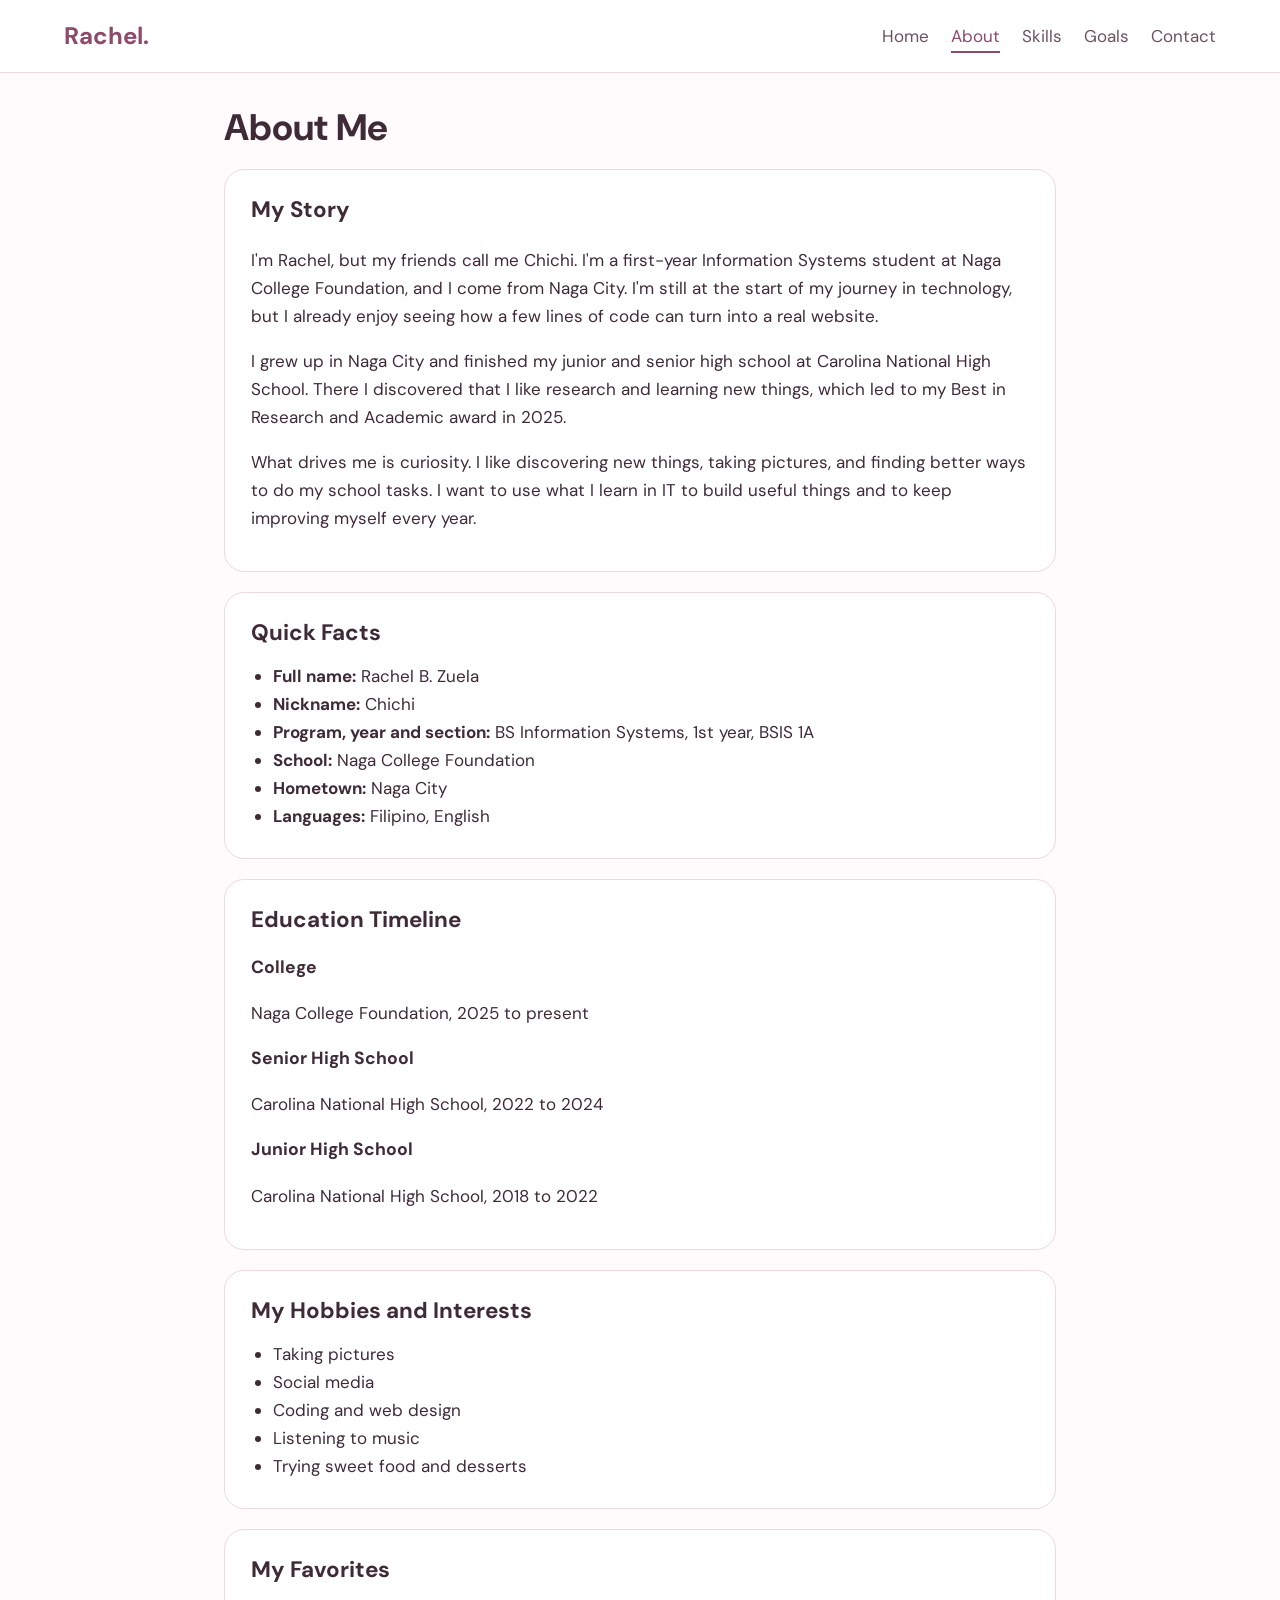
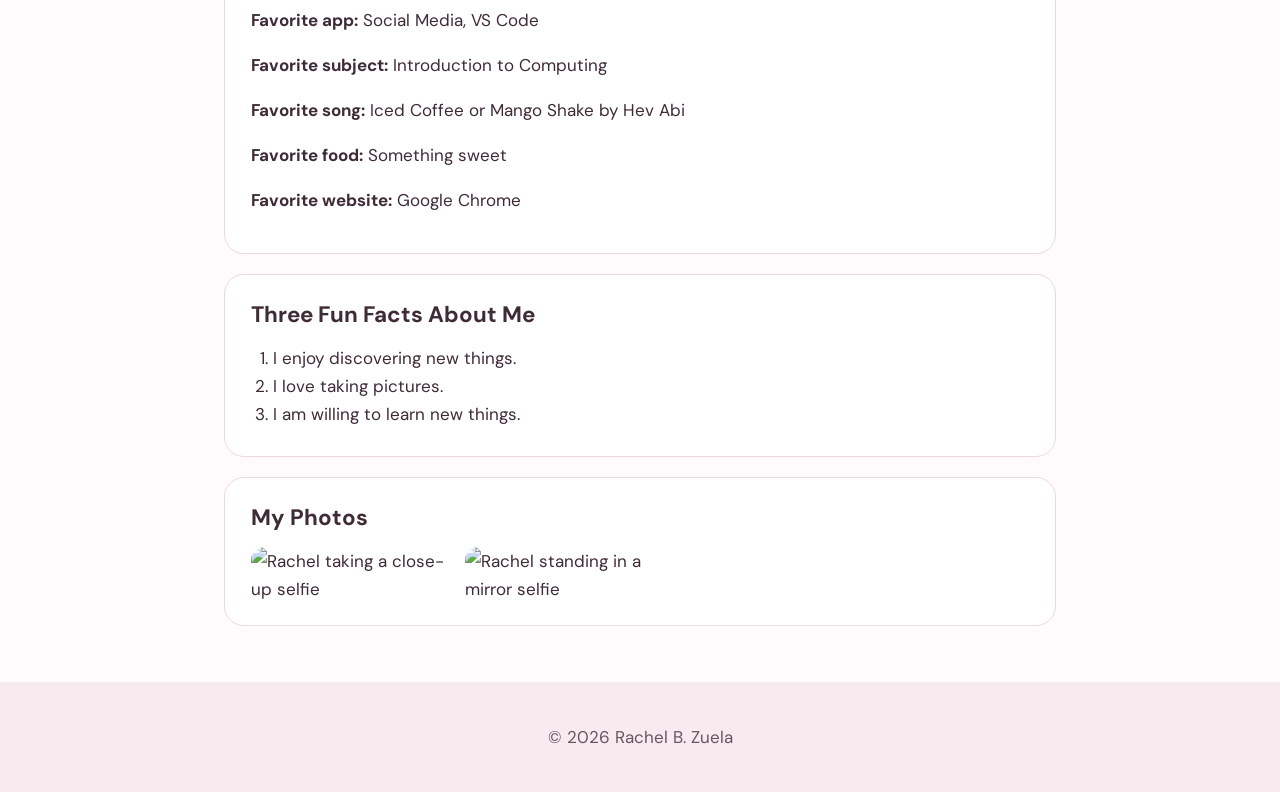
==== about.html @ 18209682 "Add files via upload" ====
<!DOCTYPE html>
<html lang="en">
<head>
<meta charset="UTF-8">
<meta name="viewport" content="width=device-width, initial-scale=1">
<title>About | Rachel B. Zuela</title>
<link rel="preconnect" href="https://fonts.googleapis.com">
<link href="https://fonts.googleapis.com/css2?family=DM+Sans:wght@400;500;700&display=swap" rel="stylesheet">
<link rel="stylesheet" href="style.css">
</head>
<body>
<header>
<a class="logo" href="index.html">Rachel.</a>
<nav><ul>
<li><a href="index.html">Home</a></li>
<li><a href="about.html" aria-current="page">About</a></li>
<li><a href="skills.html">Skills</a></li>
<li><a href="goals.html">Goals</a></li>
<li><a href="contact.html">Contact</a></li>
</ul></nav>
</header>
<main>
<h1>About Me</h1>
<section class="card"><h2>My Story</h2>
<!-- TODO: rewrite this in your own words (150 to 250 words) -->
<p>I'm Rachel, but my friends call me Chichi. I'm a first-year Information Systems student at Naga College Foundation, and I come from Naga City. I'm still at the start of my journey in technology, but I already enjoy seeing how a few lines of code can turn into a real website.</p>
<p>I grew up in Naga City and finished my junior and senior high school at Carolina National High School. There I discovered that I like research and learning new things, which led to my Best in Research and Academic award in 2025.</p>
<p>What drives me is curiosity. I like discovering new things, taking pictures, and finding better ways to do my school tasks. I want to use what I learn in IT to build useful things and to keep improving myself every year.</p>
</section>
<section class="card"><h2>Quick Facts</h2>
<ul>
<li><strong>Full name:</strong> Rachel B. Zuela</li>
<li><strong>Nickname:</strong> Chichi</li>
<li><strong>Program, year and section:</strong> BS Information Systems, 1st year, BSIS 1A</li>
<li><strong>School:</strong> Naga College Foundation</li>
<li><strong>Hometown:</strong> Naga City</li>
<li><strong>Languages:</strong> Filipino, English <!-- TODO: add Bikol if you speak it --></li>
</ul></section>
<section class="card"><h2>Education Timeline</h2>
<h3>College</h3><p>Naga College Foundation, 2025 to present</p>
<h3>Senior High School</h3><p>Carolina National High School, 2022 to 2024</p>
<h3>Junior High School</h3><p>Carolina National High School, 2018 to 2022</p>
</section>
<section class="card"><h2>My Hobbies and Interests</h2>
<!-- TODO: edit to your real hobbies -->
<ul><li>Taking pictures</li><li>Social media</li><li>Coding and web design</li><li>Listening to music</li><li>Trying sweet food and desserts</li></ul>
</section>
<section class="card"><h2>My Favorites</h2>
<p><strong>Favorite app:</strong> Social Media, VS Code</p>
<p><strong>Favorite subject:</strong> Introduction to Computing</p>
<p><strong>Favorite song:</strong> Iced Coffee or Mango Shake by Hev Abi</p>
<p><strong>Favorite food:</strong> Something sweet</p>
<p><strong>Favorite website:</strong> Google Chrome <!-- TODO: a website, e.g. YouTube --></p>
</section>
<section class="card"><h2>Three Fun Facts About Me</h2>
<ol><li>I enjoy discovering new things.</li><li>I love taking pictures.</li><li>I am willing to learn new things.</li></ol>
</section>
<section class="card"><h2>My Photos</h2>
<div class="photos">
<img src="images/photo1.jpg" alt="Rachel taking a close-up selfie">
<img src="images/photo2.jpg" alt="Rachel standing in a mirror selfie">
</div></section>
</main>
<footer><p>&copy; 2026 Rachel B. Zuela</p></footer>
</body>
</html>
---- style.css ----
:root{--bg:#fffafb;--ink:#3f2b36;--muted:#6b5460;--accent:#8e4a69;--accent-2:#b97493;--soft:#f8ebef;--line:#ecd9e0}
*{box-sizing:border-box}
body{margin:0;font-family:'DM Sans',Arial,sans-serif;font-size:17px;line-height:1.65;color:var(--ink);background:var(--bg)}
header{display:flex;flex-wrap:wrap;justify-content:space-between;align-items:center;gap:8px 24px;padding:16px 5%;border-bottom:1px solid var(--line);background:#fff}
.logo{font-weight:700;font-size:1.5rem;color:var(--accent);text-decoration:none}
nav ul{list-style:none;display:flex;flex-wrap:wrap;gap:6px 22px;margin:0;padding:0}
nav a{color:var(--muted);text-decoration:none;padding:4px 0}
nav a:hover,nav a[aria-current="page"]{color:var(--accent);border-bottom:2px solid var(--accent)}
main{max-width:960px;margin:0 auto;padding:32px 5% 56px}
h1{font-size:2.3rem;line-height:1.2;margin:0 0 12px}
h2{font-size:1.4rem;margin:0 0 10px}
h3{font-size:1.1rem;margin:14px 0 2px}
.accent{color:var(--accent)}
.hero{background:var(--soft);border-radius:24px;padding:32px;display:flex;flex-wrap:wrap;gap:28px;align-items:center}
.hero-text{flex:1 1 320px}
.avatar{width:260px;max-width:100%;border-radius:20px;object-fit:cover;aspect-ratio:3/4}
.btn{display:inline-block;padding:10px 22px;border-radius:999px;text-decoration:none;background:var(--accent-2);color:#fff;border:1px solid var(--accent-2);margin:4px 8px 4px 0}
.btn.alt{background:transparent;color:var(--accent)}
.btn:hover{background:var(--accent);color:#fff}
.card{background:#fff;border:1px solid var(--line);border-radius:20px;padding:22px 26px;margin-top:20px}
.grid{display:grid;grid-template-columns:repeat(3,1fr);gap:16px}
.grid .card{margin-top:20px}
ul,ol{padding-left:22px;margin:6px 0}
.skill{display:flex;flex-wrap:wrap;align-items:center;gap:6px 14px;margin:10px 0}
.skill span:first-child{flex:1 1 160px}
.bar{flex:2 1 160px;height:10px;background:var(--soft);border-radius:99px;overflow:hidden}
.bar i{display:block;height:100%;background:var(--accent)}
.badge{font-size:.9rem;color:var(--accent);min-width:100px}
.photos{display:flex;flex-wrap:wrap;gap:14px}
.photos img{width:200px;max-width:100%;border-radius:14px}
a{color:var(--accent)}
footer{text-align:center;background:var(--soft);color:var(--muted);padding:24px 5%}
@media(max-width:700px){.grid{grid-template-columns:1fr}h1{font-size:1.8rem}.hero{padding:22px}}
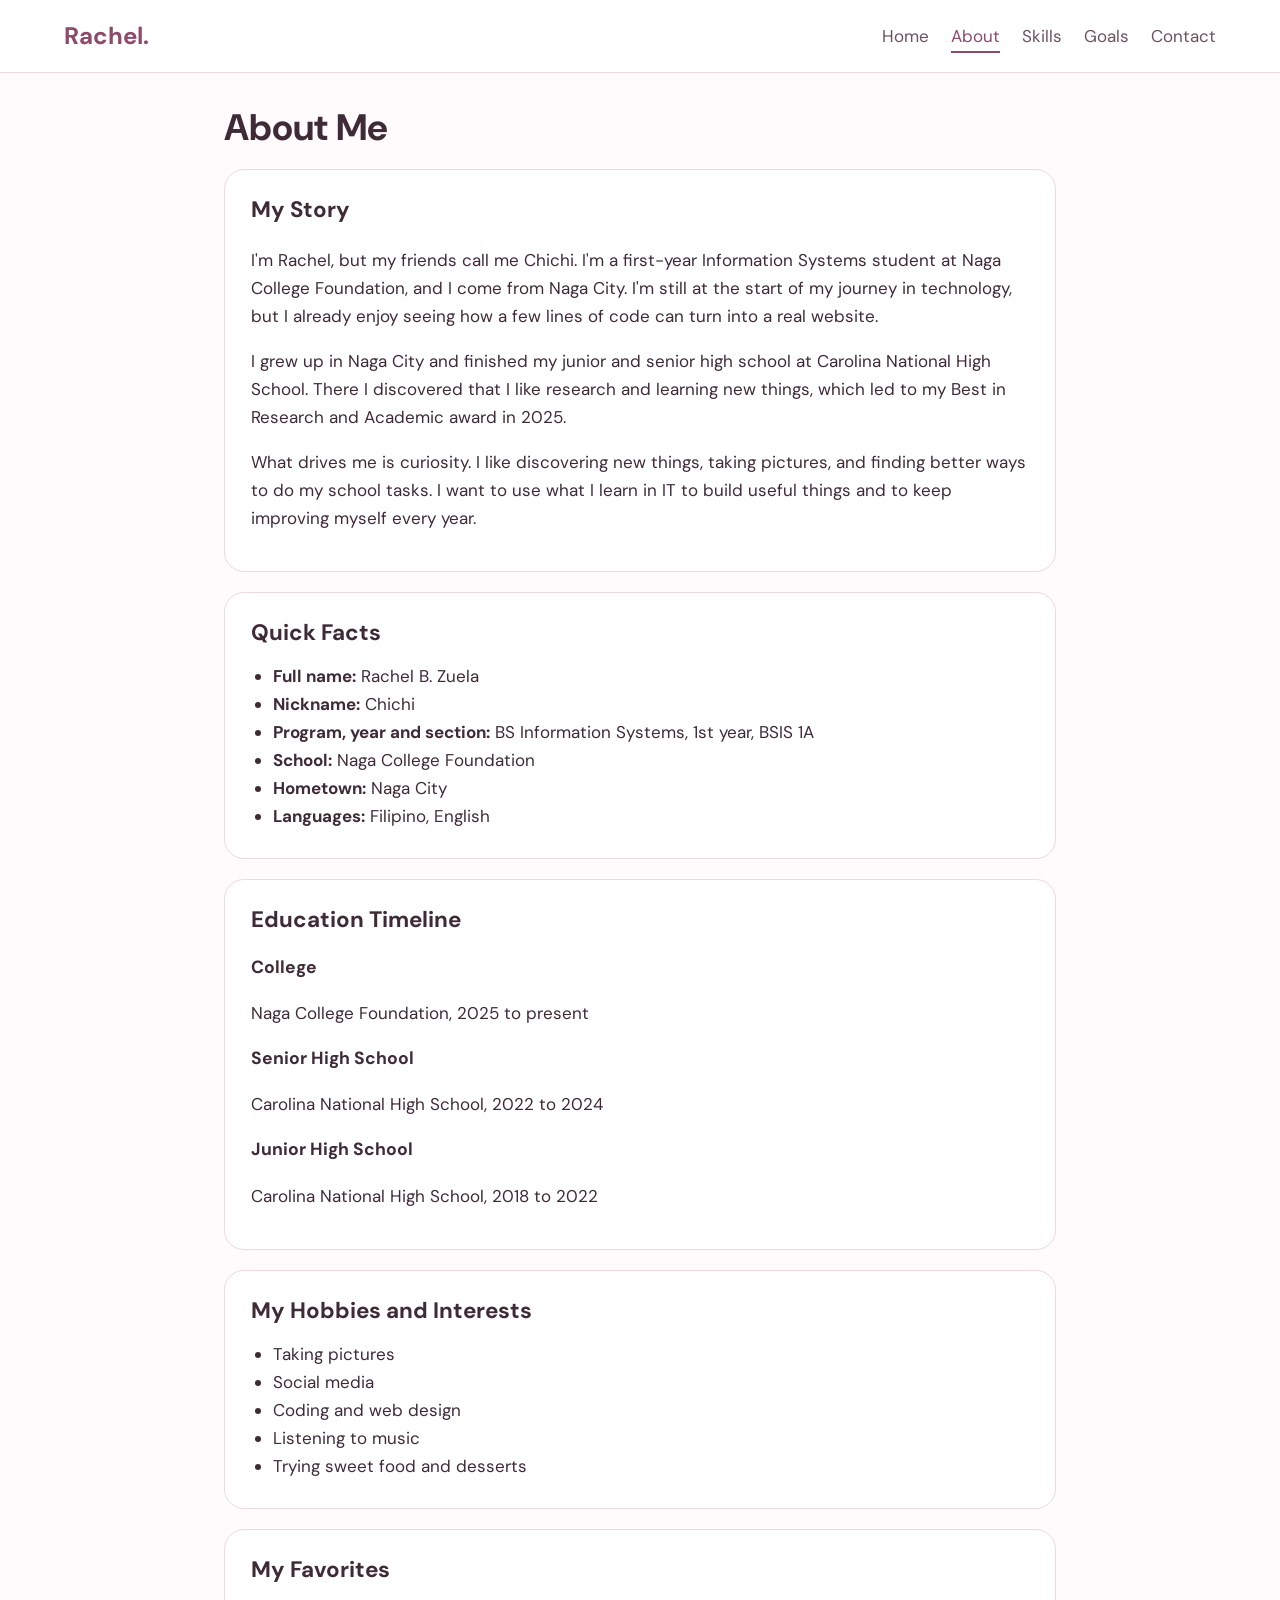
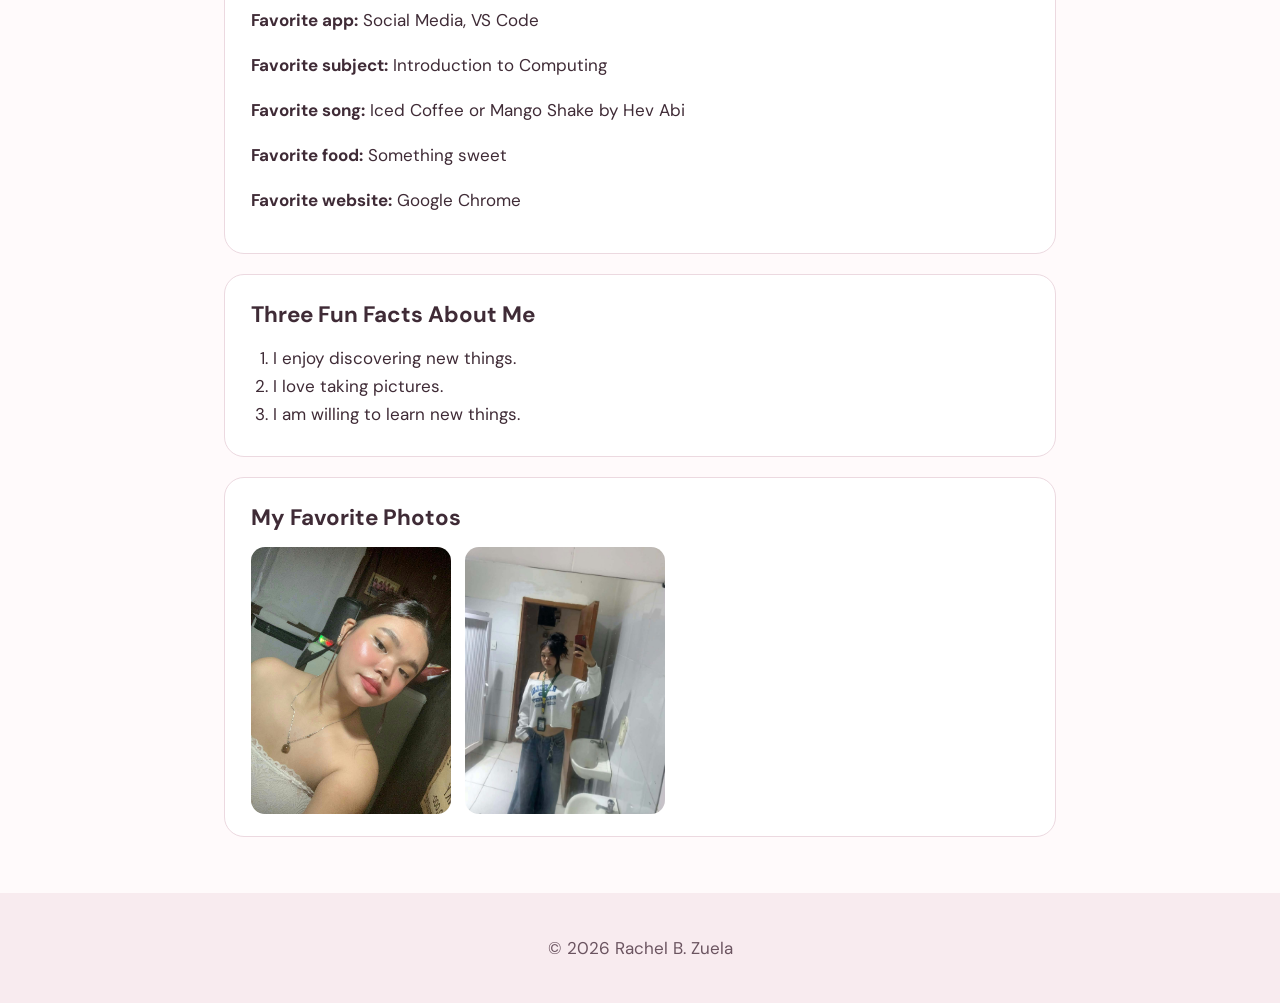
==== commit e3d97b9b: "Update about.html" ====
--- a/about.html
+++ b/about.html
@@ -55,10 +55,10 @@
 <section class="card"><h2>Three Fun Facts About Me</h2>
 <ol><li>I enjoy discovering new things.</li><li>I love taking pictures.</li><li>I am willing to learn new things.</li></ol>
 </section>
-<section class="card"><h2>My Photos</h2>
+<section class="card"><h2>My Favorite Photos</h2>
 <div class="photos">
-<img src="images/photo1.jpg" alt="Rachel taking a close-up selfie">
-<img src="images/photo2.jpg" alt="Rachel standing in a mirror selfie">
+<img src="photo4.jpg" alt="Rachel taking a close-up selfie">
+<img src="photo3.jpg" alt="Rachel standing in a mirror selfie">
 </div></section>
 </main>
 <footer><p>&copy; 2026 Rachel B. Zuela</p></footer>
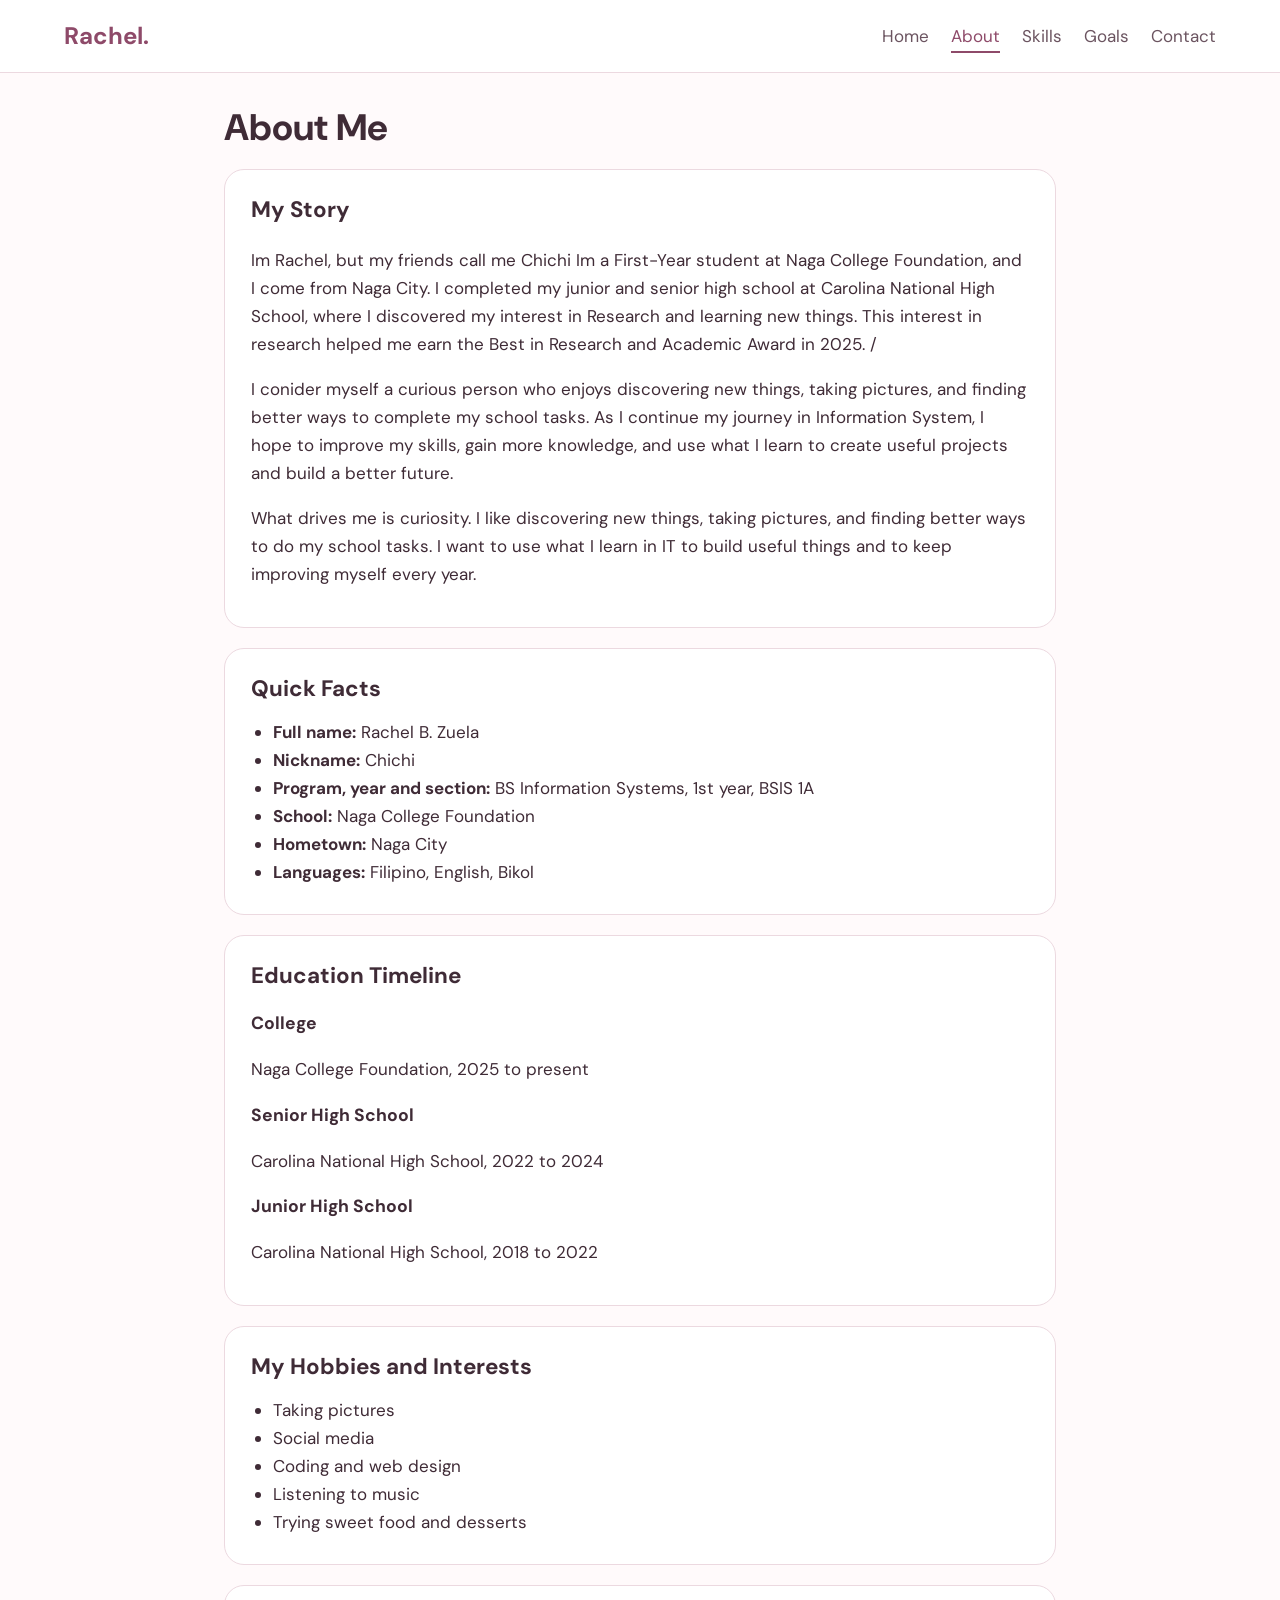
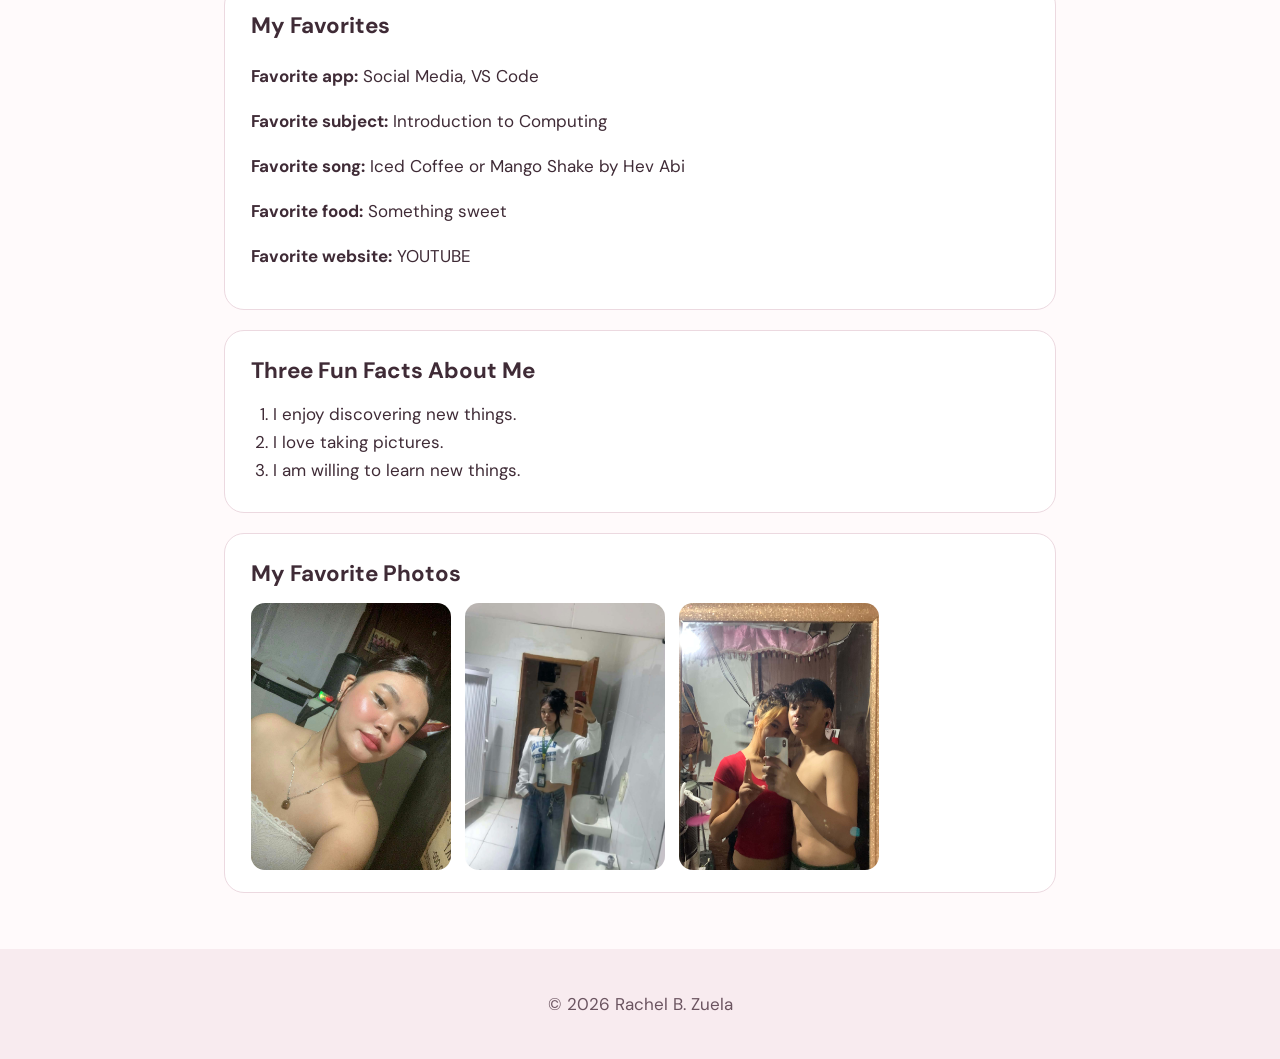
==== commit 405451c8: "Update about.html" ====
--- a/about.html
+++ b/about.html
@@ -22,9 +22,8 @@
 <main>
 <h1>About Me</h1>
 <section class="card"><h2>My Story</h2>
-<!-- TODO: rewrite this in your own words (150 to 250 words) -->
-<p>I'm Rachel, but my friends call me Chichi. I'm a first-year Information Systems student at Naga College Foundation, and I come from Naga City. I'm still at the start of my journey in technology, but I already enjoy seeing how a few lines of code can turn into a real website.</p>
-<p>I grew up in Naga City and finished my junior and senior high school at Carolina National High School. There I discovered that I like research and learning new things, which led to my Best in Research and Academic award in 2025.</p>
+<p> Im Rachel, but my friends call me Chichi Im a First-Year student at Naga College Foundation, and I come from Naga City. I completed my junior and senior high school at Carolina National High School, where I discovered my interest in Research and learning new things. This interest in research helped me earn the Best in Research and Academic Award in 2025. /<p>      
+<p> I conider myself a curious person who enjoys discovering new things, taking pictures, and finding better ways to complete my school tasks. As I continue my journey in Information System, I hope to improve my skills, gain more knowledge, and use what I learn to create useful projects and build a better future. <p>   
 <p>What drives me is curiosity. I like discovering new things, taking pictures, and finding better ways to do my school tasks. I want to use what I learn in IT to build useful things and to keep improving myself every year.</p>
 </section>
 <section class="card"><h2>Quick Facts</h2>
@@ -34,7 +33,7 @@
 <li><strong>Program, year and section:</strong> BS Information Systems, 1st year, BSIS 1A</li>
 <li><strong>School:</strong> Naga College Foundation</li>
 <li><strong>Hometown:</strong> Naga City</li>
-<li><strong>Languages:</strong> Filipino, English <!-- TODO: add Bikol if you speak it --></li>
+<li><strong>Languages:</strong> Filipino, English, Bikol</li>
 </ul></section>
 <section class="card"><h2>Education Timeline</h2>
 <h3>College</h3><p>Naga College Foundation, 2025 to present</p>
@@ -42,7 +41,6 @@
 <h3>Junior High School</h3><p>Carolina National High School, 2018 to 2022</p>
 </section>
 <section class="card"><h2>My Hobbies and Interests</h2>
-<!-- TODO: edit to your real hobbies -->
 <ul><li>Taking pictures</li><li>Social media</li><li>Coding and web design</li><li>Listening to music</li><li>Trying sweet food and desserts</li></ul>
 </section>
 <section class="card"><h2>My Favorites</h2>
@@ -50,15 +48,16 @@
 <p><strong>Favorite subject:</strong> Introduction to Computing</p>
 <p><strong>Favorite song:</strong> Iced Coffee or Mango Shake by Hev Abi</p>
 <p><strong>Favorite food:</strong> Something sweet</p>
-<p><strong>Favorite website:</strong> Google Chrome <!-- TODO: a website, e.g. YouTube --></p>
+<p><strong>Favorite website:</strong> YOUTUBE </p>
 </section>
 <section class="card"><h2>Three Fun Facts About Me</h2>
 <ol><li>I enjoy discovering new things.</li><li>I love taking pictures.</li><li>I am willing to learn new things.</li></ol>
 </section>
 <section class="card"><h2>My Favorite Photos</h2>
 <div class="photos">
-<img src="photo4.jpg" alt="Rachel taking a close-up selfie">
-<img src="photo3.jpg" alt="Rachel standing in a mirror selfie">
+<img src="./photo4.jpg" alt="Rachel taking a close-up selfie">
+<img src="./photo3.jpg" alt="Rachel standing in a mirror selfie">
+<img src="./photo1.jpg" alt="Rachel and her bofriend standing in a mirror selfie">
 </div></section>
 </main>
 <footer><p>&copy; 2026 Rachel B. Zuela</p></footer>
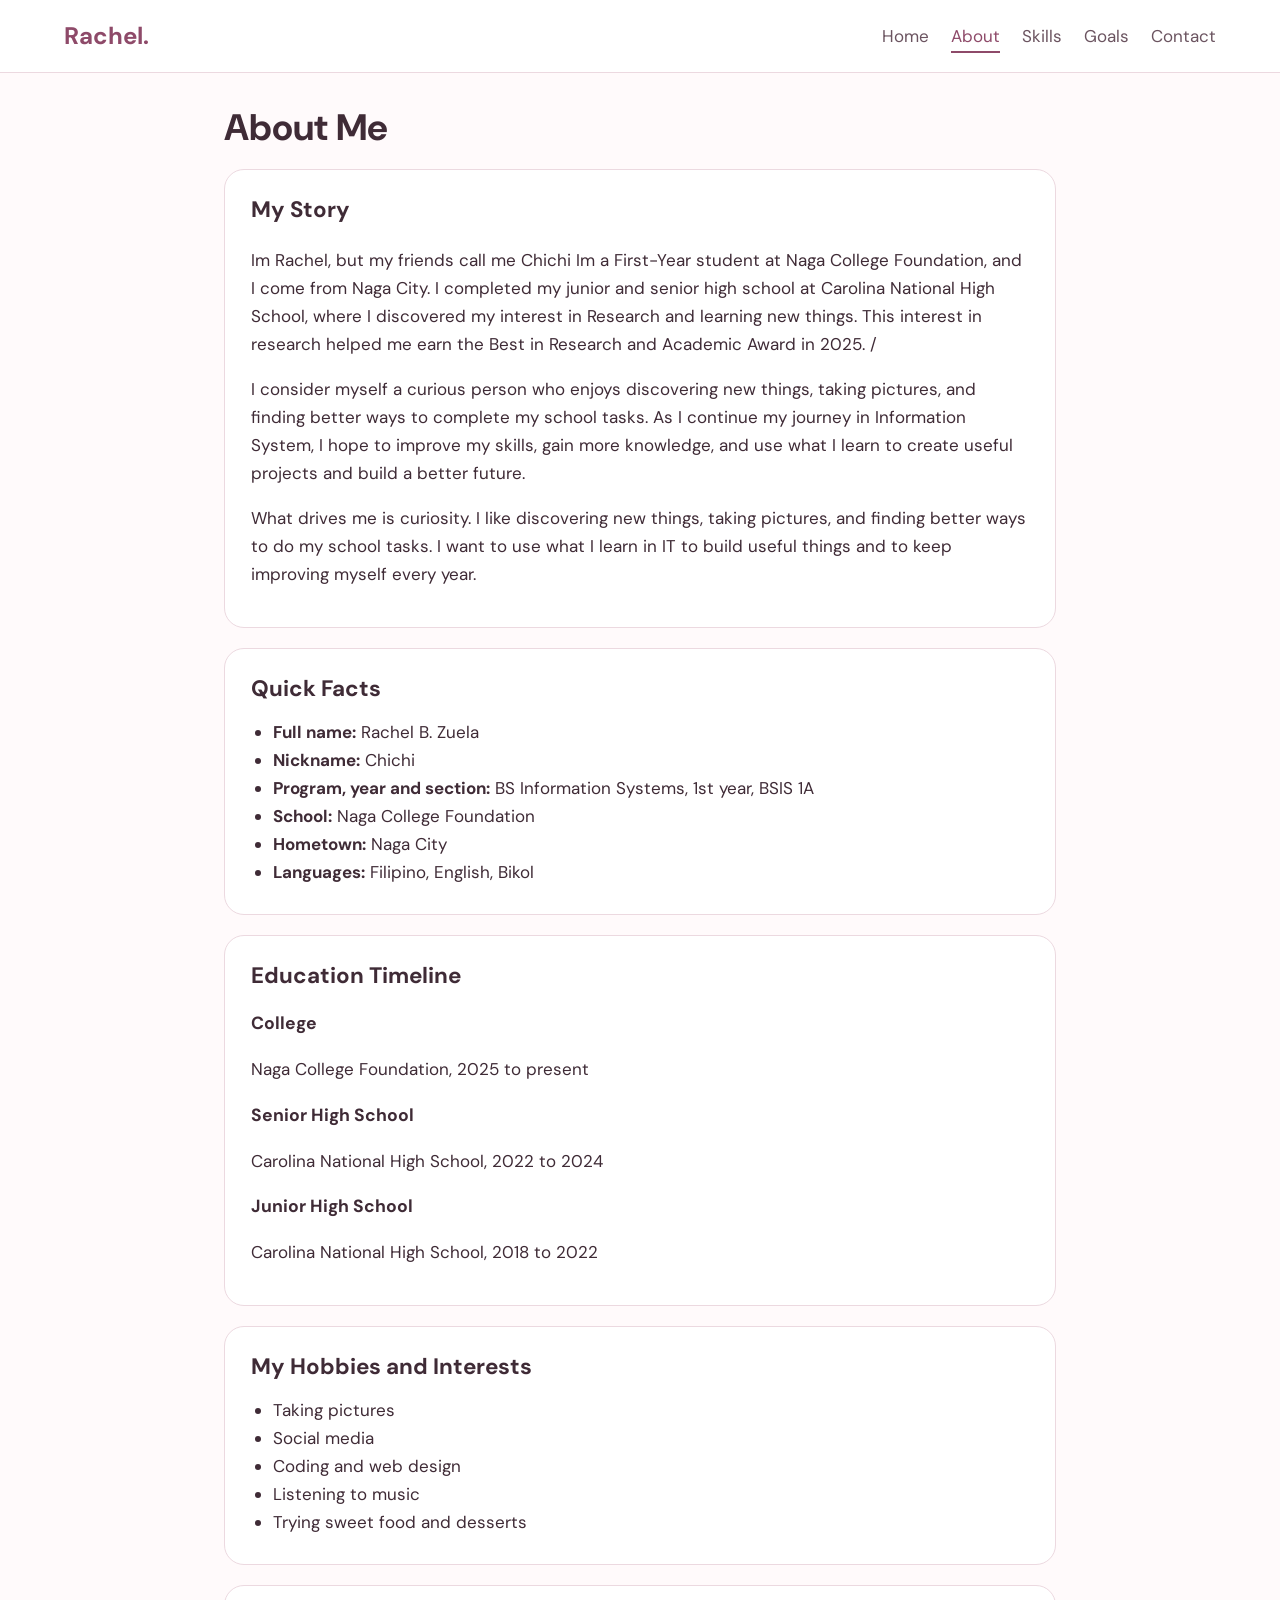
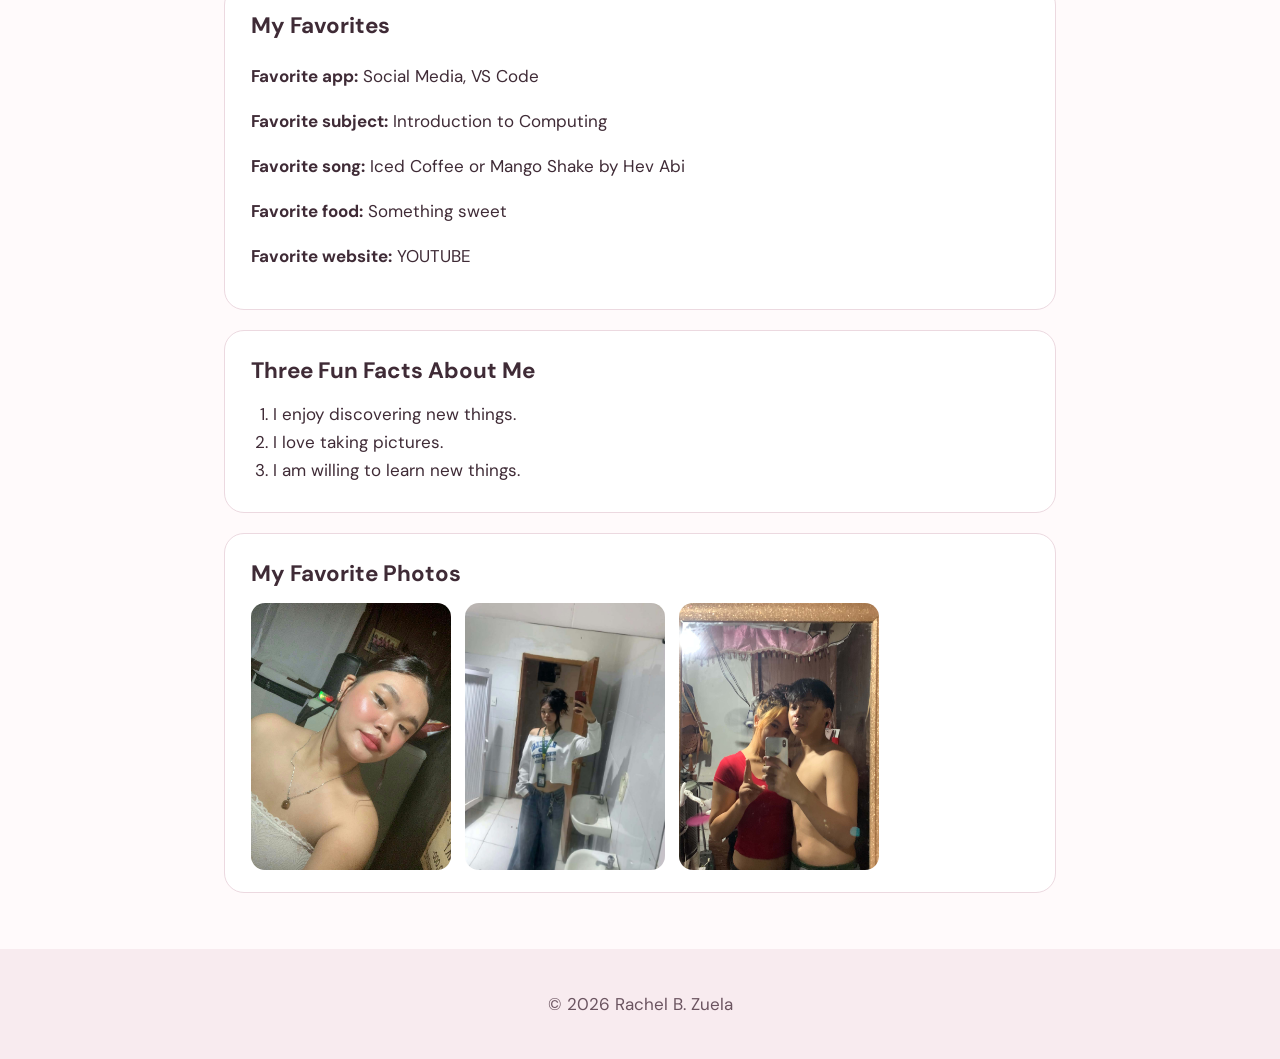
==== commit 7e4e47f7: "Update about.html" ====
--- a/about.html
+++ b/about.html
@@ -23,7 +23,7 @@
 <h1>About Me</h1>
 <section class="card"><h2>My Story</h2>
 <p> Im Rachel, but my friends call me Chichi Im a First-Year student at Naga College Foundation, and I come from Naga City. I completed my junior and senior high school at Carolina National High School, where I discovered my interest in Research and learning new things. This interest in research helped me earn the Best in Research and Academic Award in 2025. /<p>      
-<p> I conider myself a curious person who enjoys discovering new things, taking pictures, and finding better ways to complete my school tasks. As I continue my journey in Information System, I hope to improve my skills, gain more knowledge, and use what I learn to create useful projects and build a better future. <p>   
+<p> I consider myself a curious person who enjoys discovering new things, taking pictures, and finding better ways to complete my school tasks. As I continue my journey in Information System, I hope to improve my skills, gain more knowledge, and use what I learn to create useful projects and build a better future. <p>   
 <p>What drives me is curiosity. I like discovering new things, taking pictures, and finding better ways to do my school tasks. I want to use what I learn in IT to build useful things and to keep improving myself every year.</p>
 </section>
 <section class="card"><h2>Quick Facts</h2>
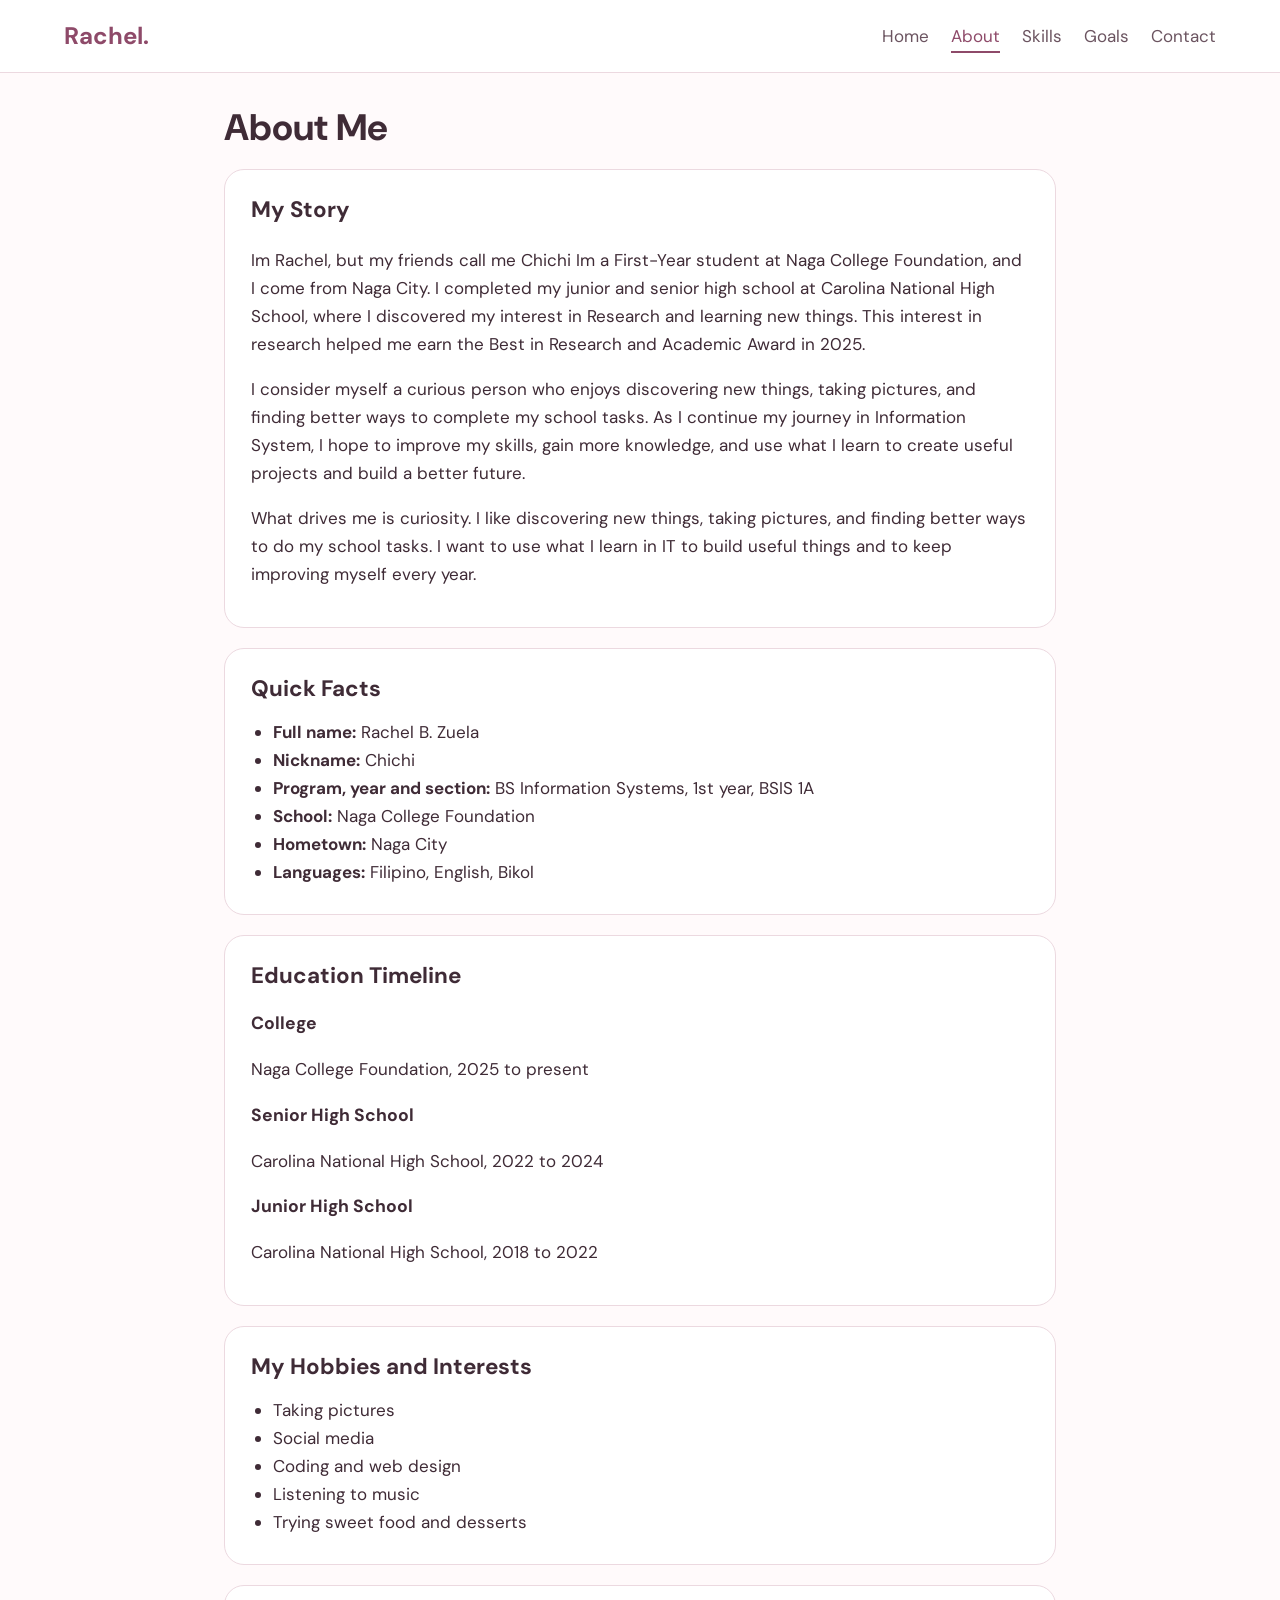
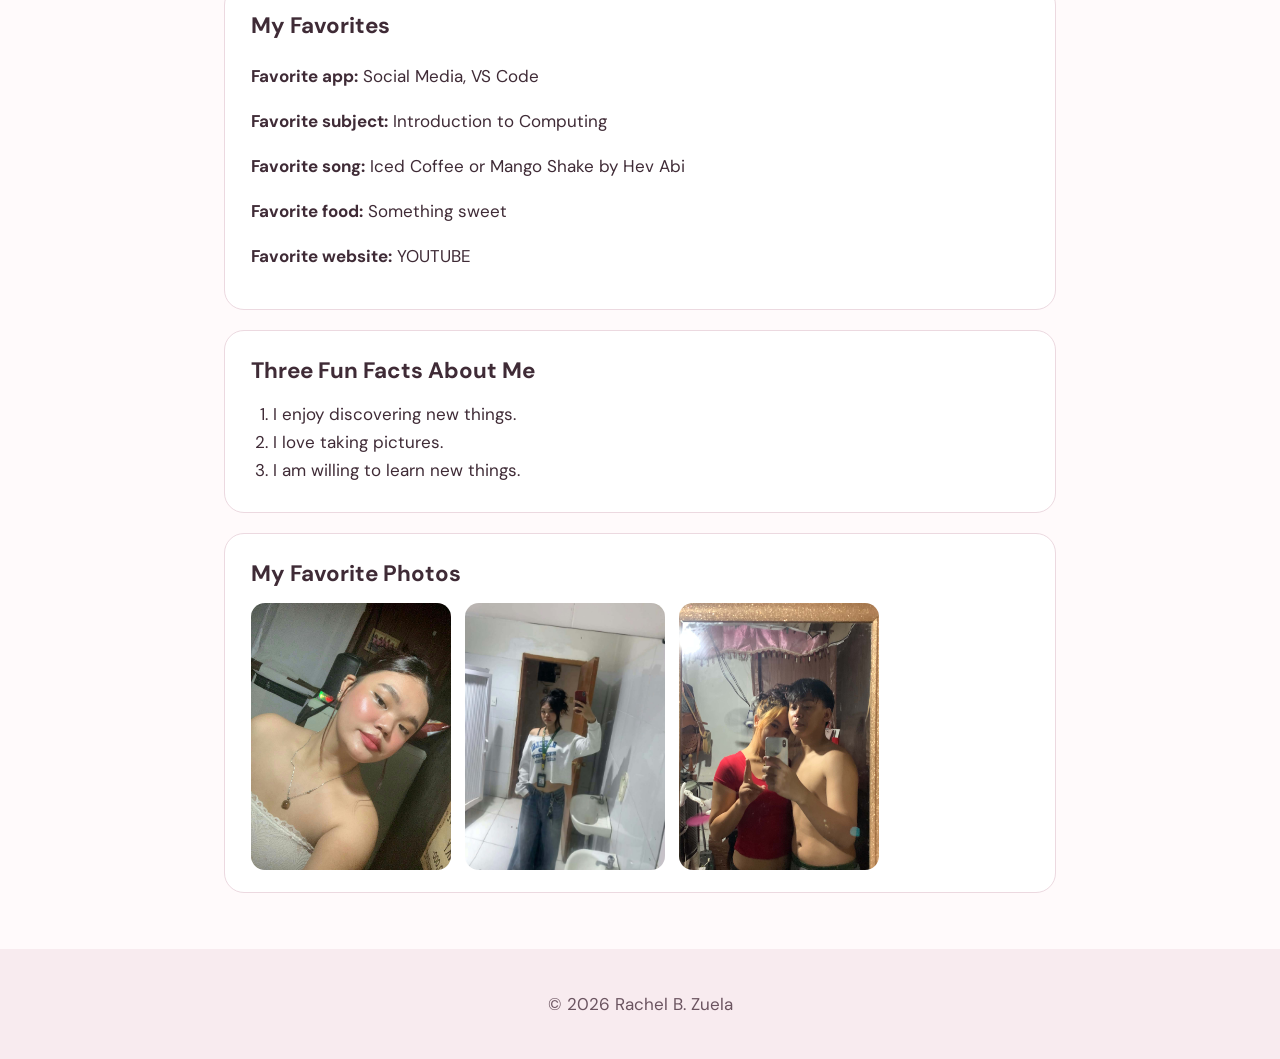
==== commit 2a19a78e: "Update about.html" ====
--- a/about.html
+++ b/about.html
@@ -22,7 +22,7 @@
 <main>
 <h1>About Me</h1>
 <section class="card"><h2>My Story</h2>
-<p> Im Rachel, but my friends call me Chichi Im a First-Year student at Naga College Foundation, and I come from Naga City. I completed my junior and senior high school at Carolina National High School, where I discovered my interest in Research and learning new things. This interest in research helped me earn the Best in Research and Academic Award in 2025. /<p>      
+<p> Im Rachel, but my friends call me Chichi Im a First-Year student at Naga College Foundation, and I come from Naga City. I completed my junior and senior high school at Carolina National High School, where I discovered my interest in Research and learning new things. This interest in research helped me earn the Best in Research and Academic Award in 2025. <p>      
 <p> I consider myself a curious person who enjoys discovering new things, taking pictures, and finding better ways to complete my school tasks. As I continue my journey in Information System, I hope to improve my skills, gain more knowledge, and use what I learn to create useful projects and build a better future. <p>   
 <p>What drives me is curiosity. I like discovering new things, taking pictures, and finding better ways to do my school tasks. I want to use what I learn in IT to build useful things and to keep improving myself every year.</p>
 </section>
